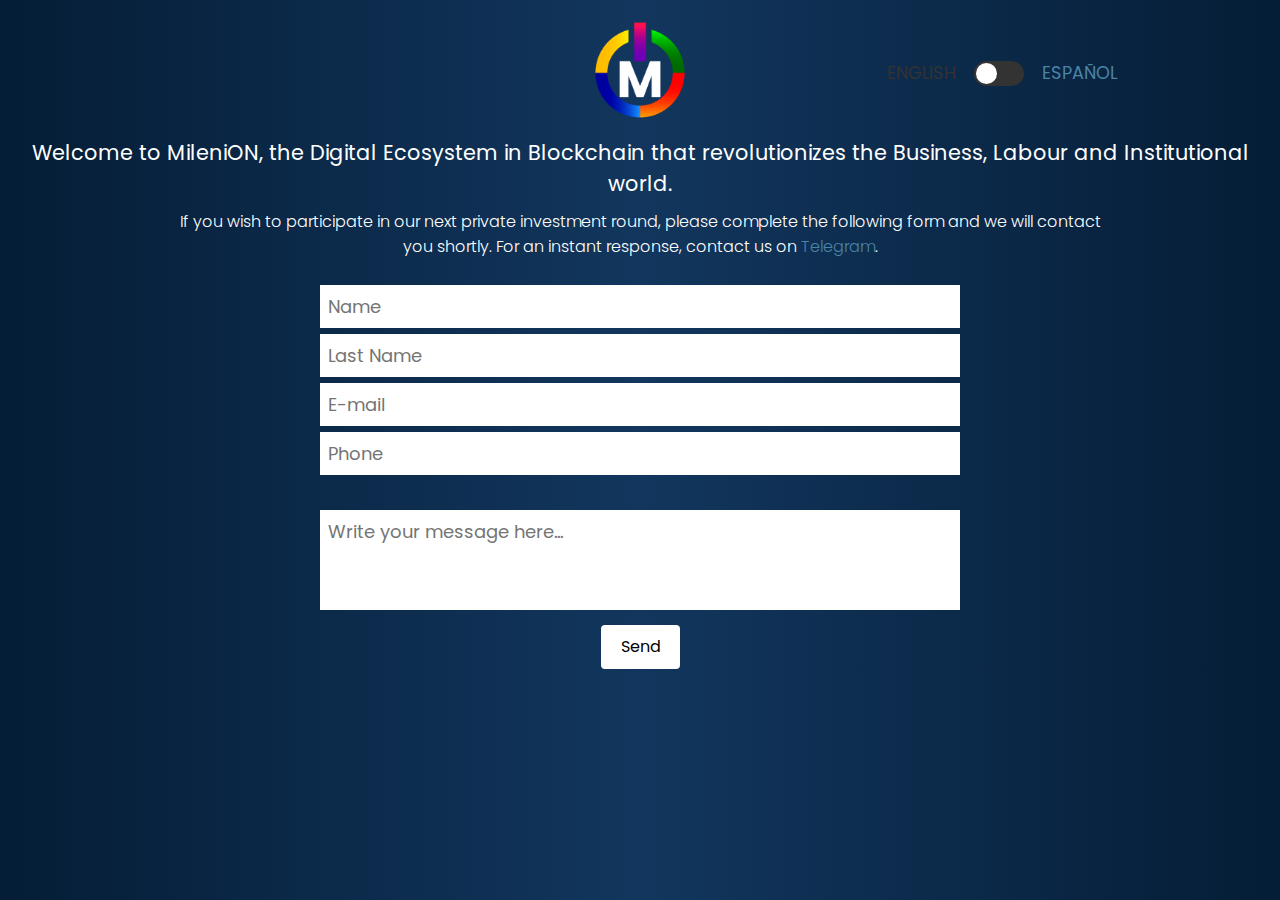
==== mail_en/index.html @ a17129c2 "Add files via upload" ====
<!DOCTYPE html>
<html lang="en">
<head>
    <meta charset="UTF-8">
    <meta http-equiv="X-UA-Compatible" content="IE=edge">
    <meta name="viewport" content="width=device-width, initial-scale=1.0">
    <link rel="shortcut icon" href="https://ico.milenion.com/assets/images/logoIcon/favicon.png" type="image/x-icon">
    <title>MileniON</title>
    <link rel="stylesheet" type="text/css" href="css/style.css"></li>
</head>
<body>
    <div class="coco">
        <span class="en">English</span>
        <input id="esp" type="checkbox" class="check">
        <label for="esp"><span class="es">Español</span></label>
    </div>
    <a class="papa" href="https://milenion.com"><img src="img/icon.png" alt="Logo" width="100px" title="MileniON"></a>
    <h3>Welcome to MileniON, the Digital Ecosystem in Blockchain that revolutionizes the Business, Labour and Institutional world.</h3>
    <p>If you wish to participate in our next private investment round, please complete the following form<!-- ó envíanos 
        un e-mail personalizado con sus datos a <a href="mailto:inversor@milenion.com">inversor@milenion.com</a> -->
        and we will contact you shortly. For an instant response, contact us on 
        <a href="https://t.me/eugen_fudulu/" target="_blank">Telegram</a>.</p>
    <form action="send.php" method="post">
        <input type="text" name="name" id="name" class="name" placeholder="Name" required>
        <input type="text" name="apellido" id="apellido" class="apellido" placeholder="Last Name" required>
        <input type="text" name="mail" id="mail" class="email" placeholder="E-mail" required>
        <input type="text" name="phone" id="subject" class="subject" placeholder="Phone">
        <!--<div class="adjust">
            <p class="question">Que desea adquirir?</p>
            <input type="radio" class="kco" name="invest" value="Quiero obtener MileniON Coin (KCO)" required>
            <label for="KCO">MileniON Coin (KCO)</label><br>
            <input type="radio" class="part" name="invest" value="Quiero obtener participaciones de la Empresa" required>
            <label for="participation">Participaciones de la Empresa</label><br>
        </div>-->
        <textarea name="message" class="message" placeholder="Write your message here... " id="message" required></textarea>
        <button class="btn" type="submit">Send</button>
    </form>
    <script src="js/mail.js"></script>
</body>
</html>
---- mail_en/css/style.css ----
@import url('https://fonts.googleapis.com/css?family=Poppins:100,200,300,400,500,600,700,800,900&display=swap');
*
{
    margin: 0;
    padding: 0;
    box-sizing: border-box;
    font-family: 'Poppins', sans-serif;
}
body
{
    background-image: linear-gradient(to right, #051D36, #12365D, #051D36);
    color: #ffffff;
    display: flex;
    flex-direction: column;
    justify-content: center;
    align-items: center;
    min-height: 70vh;
    width: 100%;
}
span
{
    top: 5px;
    padding: 13px;
    position: relative;
    text-transform: uppercase;
    font-size: 1.1em;
}
.en
{
    color: #333;
}
.es
{
    color: #4985a7;
}
.check
{
    position: relative;
    width: 50px;
}
.check::before
{
    content: '';
    position: absolute;
    width: 50px;
    height: 25px;
    border-radius: 25px;
    background: #333;
    transition: 0.25s;
}
.check::after
{
    content: '';
    position: absolute;
    width: 25px;
    height: 25px;
    background: #fff;
    border-radius: 25px;
    transition: 0.25s;
    border: 2px solid #333;
    box-sizing: border-box;
}
.check:checked::after
{
    left: 25px;
    border: 2px solid #333;
}
.check:checked::before
{
    background: #333;
}
.coco
{
    position: absolute;
    right:150px;
    top: 55px;
}
img
{
    cursor: pointer;
    font-size: 3.25rem;
    font-weight: 500;
    padding-top: 20px;
    padding-bottom: 5px;
}
h3
{
    font-size: 1.3rem;
    font-weight: 400;
    padding: 5px;
    text-align: center;
}
p
{
    width: 950px;
    text-align: center;
    font-size: 1rem;
    font-weight: 300;
    padding: 5px;
    margin-bottom: 20px;
}
.question
{
    text-align: left;
}
form
{
    display: flex;
    justify-content: center;
    align-items: center;
    flex-direction: column;
}
input, textarea
{
    margin: 1px;
    padding: 8px;
    width: 640px;
    font-size: 18px;
    border: none;
    margin-bottom: 5px;
}
textarea
{    
    min-height: 100px;
    resize: none;
}
form p
{
    margin: 0;
    padding: 0;
    margin-left: 300px;
}
input[type="radio"]
{
    width: 13px;
    margin-left: 350px;
    margin-top: 0;   
}
.message
{
    margin-top: 30px;
}
.adjust
{
    margin: 5px;
    margin-bottom: 10px;
    margin-left: 60px;
}
.btn
{
    background-color: #ffffff;
    border: none;
    border-radius: 0.25rem;
    color: #000;
    font-size: 1.25rem;
    line-height: 1.5;
    font-weight: 400;
    font-size: 1rem;
    padding: 10px 20px;
    transition: all 0.3s ease-in-out;
    cursor: pointer;
    margin-top: 10px;
}
.btn:hover
{
    background-color: #4985a7;
    color: #ffffff;
}
p a
{
    color: #4985a7;
    text-decoration: none;
}
@media screen and (max-width: 600px)
{
    body
    {
        width: 400px;
        margin: auto;
    }
    h1
    {
        font-size: 2.5rem;
        text-align: center;
        padding-top: 5px;
    }
    h3
    {
        font-size: 1.3rem;
        text-align: justify;
    }
    p
    {
        width: 90%;
        font-size: 0.9rem;
        margin-top: 5px;
    }
    input[type="radio"]
    {
        width: 13px;
        margin-left: 350px;
        margin-top: 0;
        display: flex;
        position: absolute;
        justify-content: center;
        left: 5px;
    }
    input, textarea
    {
        width: 100%;
    }
    form
    {
        flex-direction: column;
        width: 100%;
    }
    form p
    {
        margin-left: 0;
        margin-top: 10px;
        width: 100%;
    }
    .adjust
    {
        margin-left: 0;
        bottom: 50px;
    }
    .question
    {
        font-size: 1.1rem;
    }
    .kco
    {
        top: 580px;
    }
    .part
    {
        top: 580px;
    }
    .btn
    {
        margin-bottom: 10px;
    }
    .coco
    {
        position: absolute;
		right: 55px;
		top: 44px;
    }
	img
	{
		position: relative;
		right: 66px;
		width: 80px;
	}
    span
    {
        top: 5px;
        padding: 0;
        position: relative;
        text-transform: uppercase;
        font-size: 0.8em;
    }
    .check
    {
        transform: scale3d(0.7, 0.7, 0.7);
        top: 3px;
    }
}
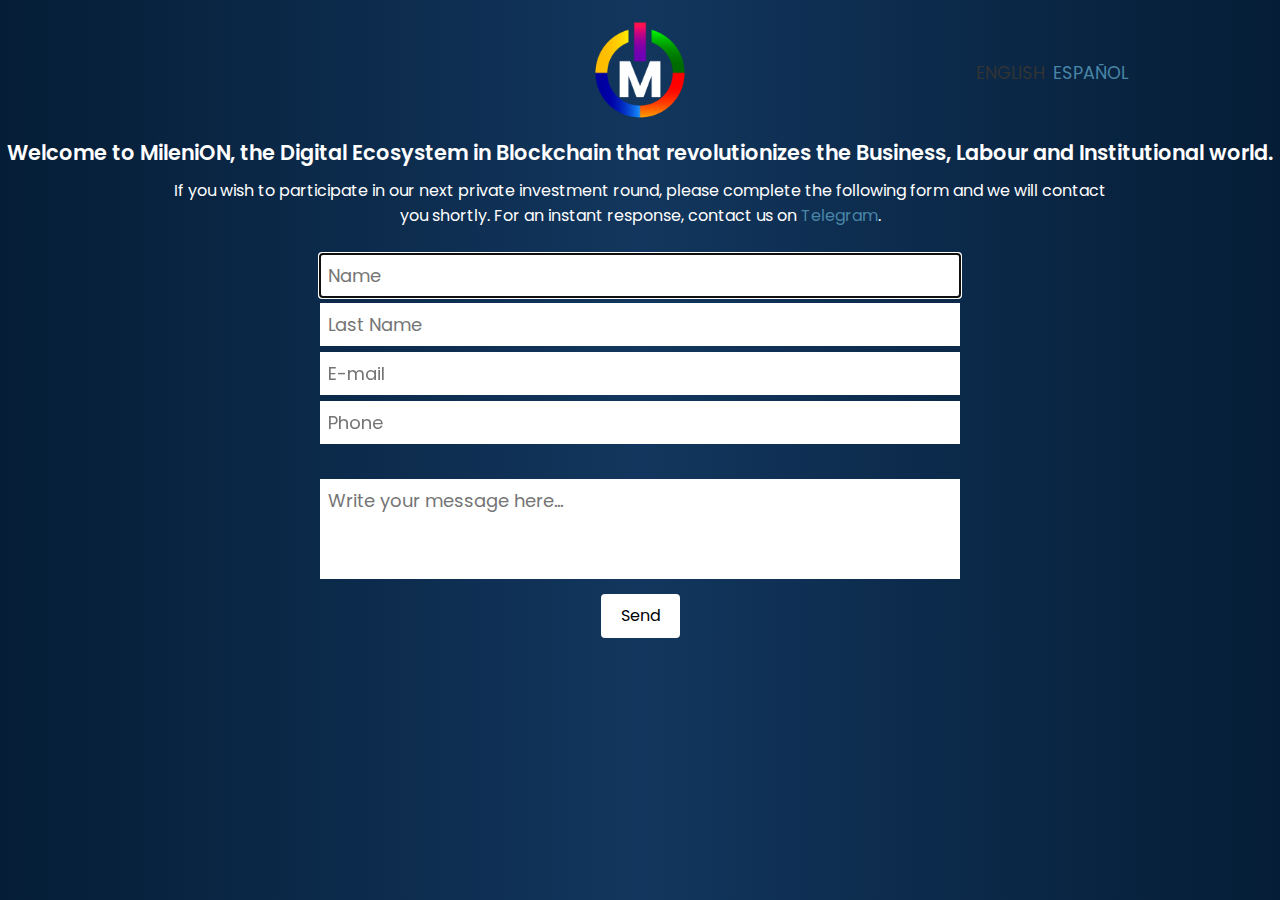
==== commit 82ba63c2: "Add files via upload" ====
--- a/mail_en/index.html
+++ b/mail_en/index.html
@@ -21,10 +21,10 @@
         and we will contact you shortly. For an instant response, contact us on 
         <a href="https://t.me/eugen_fudulu/" target="_blank">Telegram</a>.</p>
     <form action="send.php" method="post">
-        <input type="text" name="name" id="name" class="name" placeholder="Name" required>
+        <input type="text" name="name" id="name" class="name" placeholder="Name" autofocus required>
         <input type="text" name="apellido" id="apellido" class="apellido" placeholder="Last Name" required>
-        <input type="text" name="mail" id="mail" class="email" placeholder="E-mail" required>
-        <input type="text" name="phone" id="subject" class="subject" placeholder="Phone">
+        <input type="email" name="mail" id="mail" class="email" placeholder="E-mail" required>
+        <input type="tel" name="phone" id="subject" class="subject" placeholder="Phone">
         <!--<div class="adjust">
             <p class="question">Que desea adquirir?</p>
             <input type="radio" class="kco" name="invest" value="Quiero obtener MileniON Coin (KCO)" required>
--- a/mail_en/css/style.css
+++ b/mail_en/css/style.css
@@ -20,7 +20,7 @@
 span
 {
     top: 5px;
-    padding: 13px;
+    padding: 2px;
     position: relative;
     text-transform: uppercase;
     font-size: 1.1em;
@@ -32,11 +32,13 @@
 .es
 {
     color: #4985a7;
+	cursor: pointer;
 }
 .check
 {
     position: relative;
     width: 50px;
+	display: none;
 }
 .check::before
 {
@@ -86,7 +88,7 @@
 h3
 {
     font-size: 1.3rem;
-    font-weight: 400;
+    font-weight: 600;
     padding: 5px;
     text-align: center;
 }
@@ -95,7 +97,7 @@
     width: 950px;
     text-align: center;
     font-size: 1rem;
-    font-weight: 300;
+    font-weight: 400;
     padding: 5px;
     margin-bottom: 20px;
 }
@@ -188,12 +190,14 @@
     {
         font-size: 1.3rem;
         text-align: justify;
+		width: 96%;
     }
     p
     {
-        width: 90%;
+        width: 92%;
         font-size: 0.9rem;
         margin-top: 5px;
+		text-align: justify;
     }
     input[type="radio"]
     {
@@ -244,13 +248,11 @@
     .coco
     {
         position: absolute;
-		right: 55px;
+		right: 33px;
 		top: 44px;
     }
 	img
 	{
-		position: relative;
-		right: 66px;
 		width: 80px;
 	}
     span
@@ -265,5 +267,6 @@
     {
         transform: scale3d(0.7, 0.7, 0.7);
         top: 3px;
-    }
-}
+		display: none;
+    }
+}
